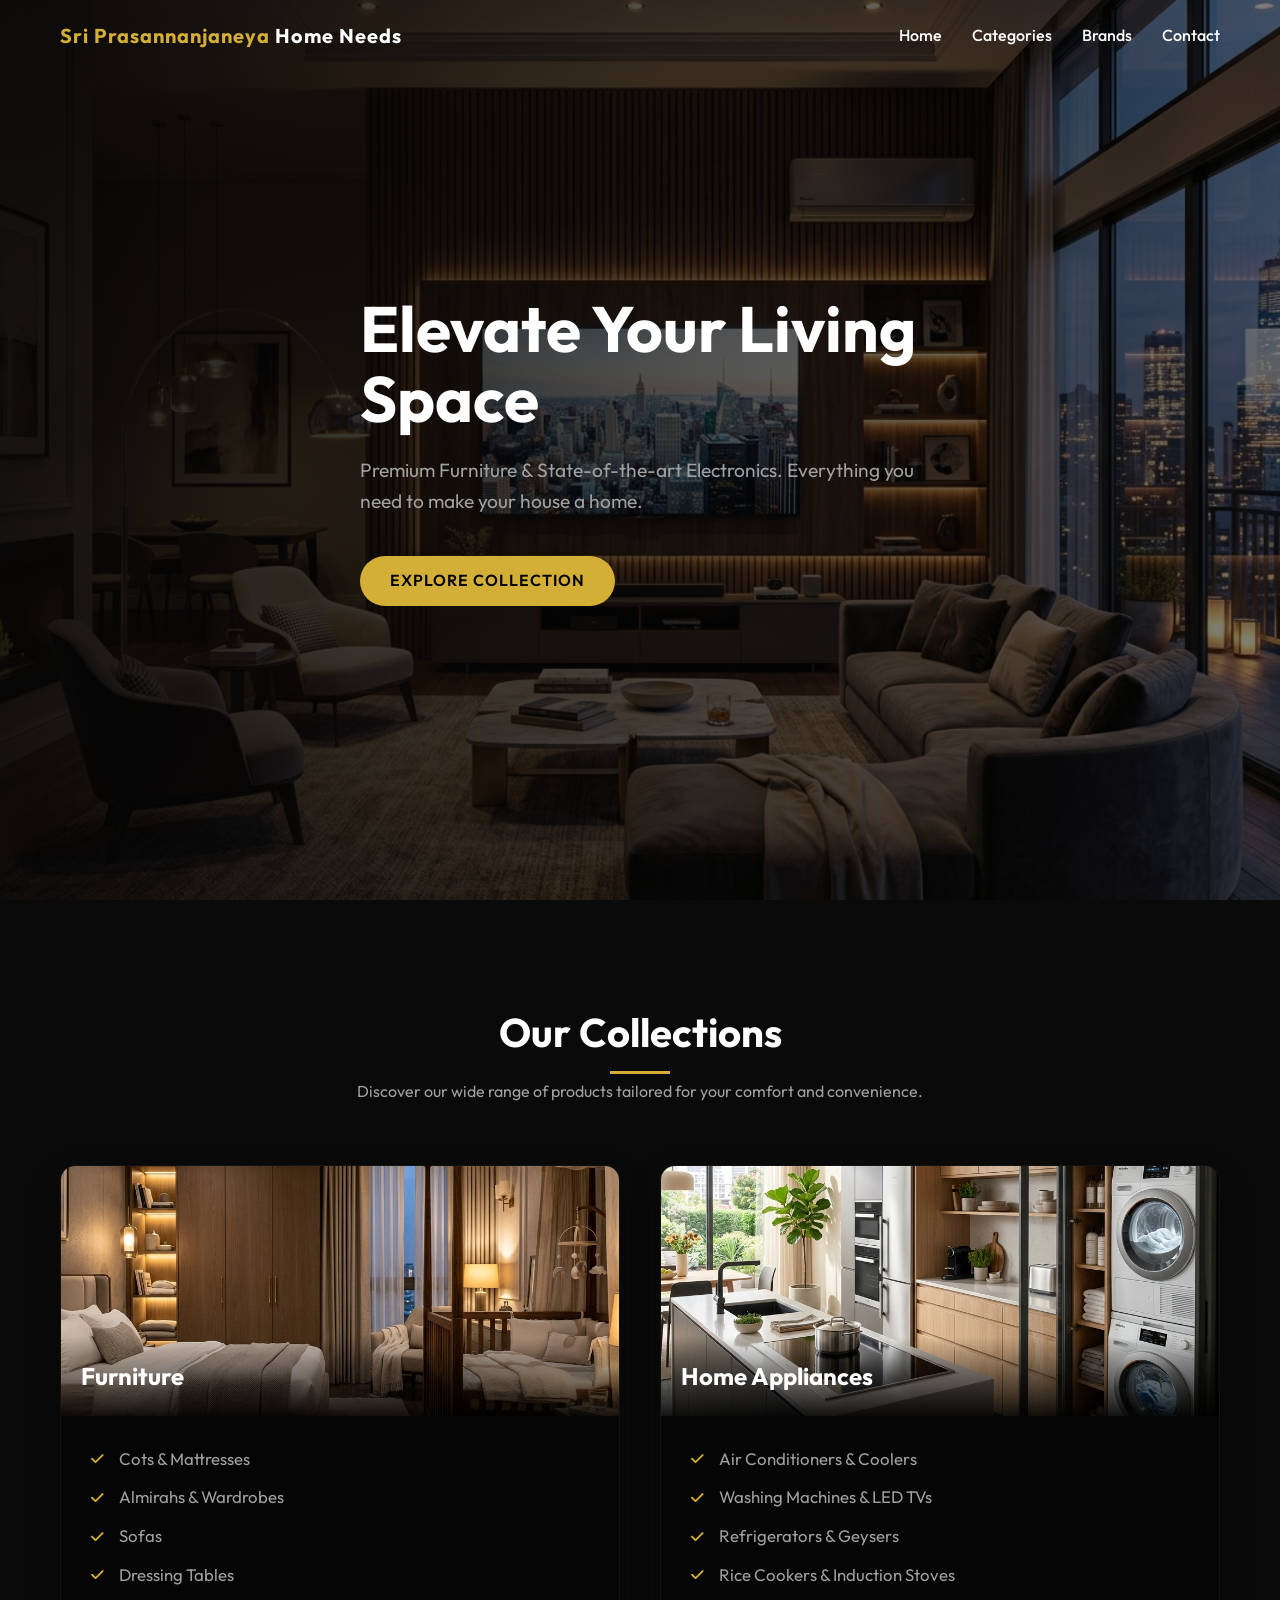
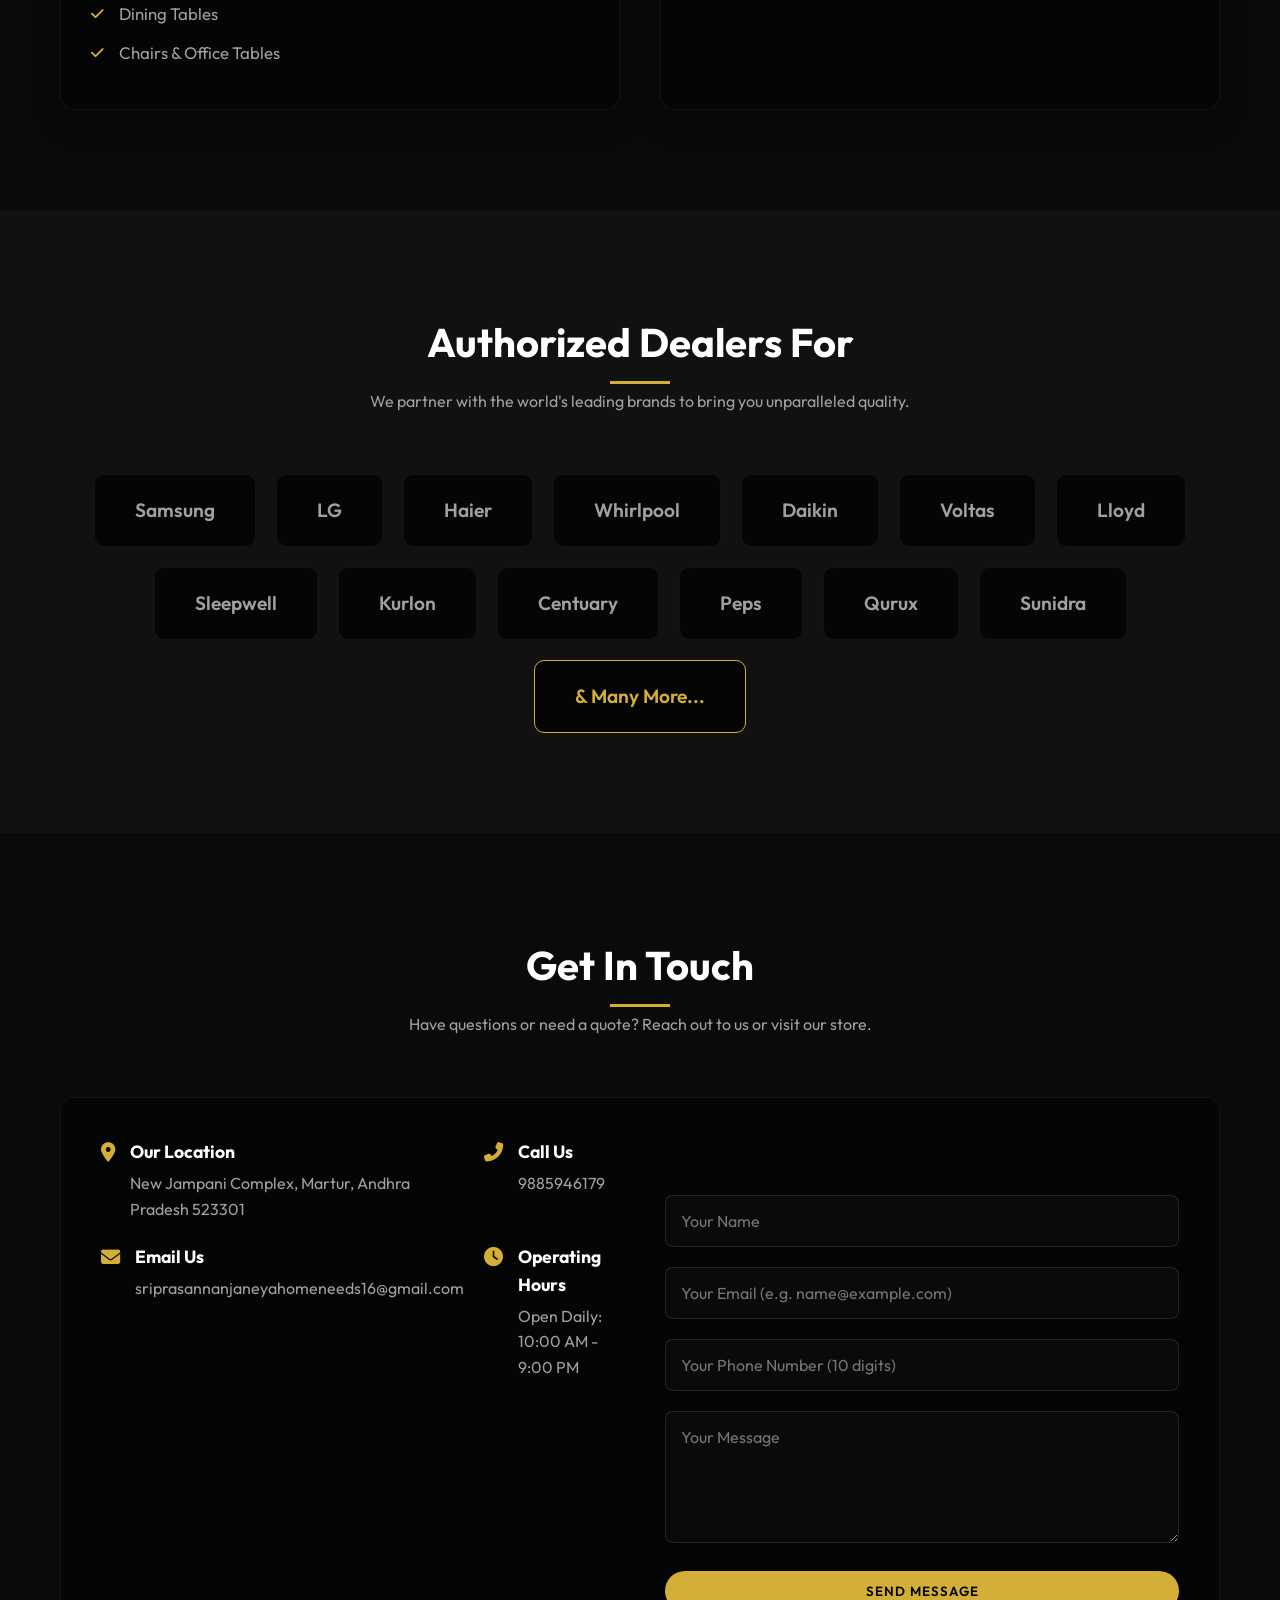
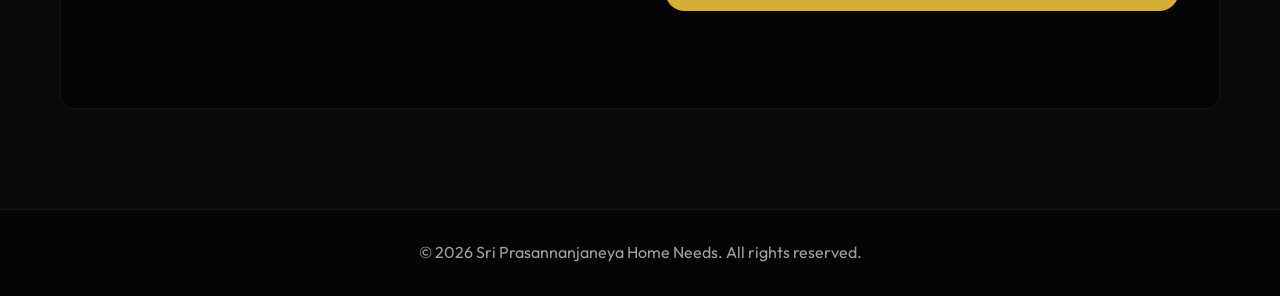
==== index.html @ 60dbbb98 "Final Furniture Catalog Release" ====
<!DOCTYPE html>
<html lang="en">

<head>
    <meta charset="UTF-8">
    <meta name="viewport" content="width=device-width, initial-scale=1.0">
    <title>Sri Prasannajaneya Home Needs - Furniture & Electronics</title>
    <meta name="description"
        content="Authorized dealers for premium furniture and home appliances like Samsung, LG, Haier, Daikin. Located in Martur, Andhra Pradesh.">
    <link rel="preconnect" href="https://fonts.googleapis.com">
    <link rel="preconnect" href="https://fonts.gstatic.com" crossorigin>
    <link href="https://fonts.googleapis.com/css2?family=Outfit:wght@300;400;500;600;700&display=swap" rel="stylesheet">
    <link rel="stylesheet" href="css/style.css">
    <link rel="stylesheet" href="https://cdnjs.cloudflare.com/ajax/libs/font-awesome/6.4.0/css/all.min.css">
</head>

<body>
    <!-- Navbar -->
    <nav class="navbar">
        <div class="container nav-container">
            <a href="#" class="logo" style="font-size: 20px;">
                <span class="logo-highlight">Sri Prasannanjaneya</span> Home Needs
            </a>
            <ul class="nav-links">
                <li><a href="#home">Home</a></li>
                <li><a href="#categories">Categories</a></li>
                <li><a href="#brands">Brands</a></li>
                <li><a href="#contact">Contact</a></li>
            </ul>
            <div class="hamburger">
                <i class="fas fa-bars"></i>
            </div>
        </div>
    </nav>

    <!-- Hero Section -->
    <header id="home" class="hero">
        <div class="hero-overlay"></div>
        <div class="container hero-content">
            <h1 class="reveal">Elevate Your Living Space</h1>
            <p class="reveal delay-1">Premium Furniture & State-of-the-art Electronics. Everything you need to make your
                house a home.</p>
            <a href="#categories" class="btn btn-primary reveal delay-2">Explore Collection</a>
        </div>
    </header>

    <!-- Categories Section -->
    <section id="categories" class="section">
        <div class="container">
            <div class="section-title reveal">
                <h2>Our Collections</h2>
                <p>Discover our wide range of products tailored for your comfort and convenience.</p>
            </div>

            <div class="grid">
                <!-- Furniture Category -->
                <a href="furniture.html" class="card reveal"
                    style="text-decoration: none; display: block; color: inherit;">
                    <div class="card-img">
                        <img src="images/furniture.png" alt="Premium Furniture">
                        <div class="card-overlay">
                            <h3>Furniture</h3>
                        </div>
                    </div>
                    <div class="card-body">
                        <ul class="product-list">
                            <li><i class="fas fa-check"></i> Cots & Mattresses</li>
                            <li><i class="fas fa-check"></i> Almirahs & Wardrobes</li>
                            <li><i class="fas fa-check"></i> Sofas</li>
                            <li><i class="fas fa-check"></i> Dressing Tables</li>
                            <li><i class="fas fa-check"></i> Dining Tables</li>
                            <li><i class="fas fa-check"></i> Chairs & Office Tables</li>
                        </ul>
                    </div>
                </a>

                <!-- Electronics Category -->
                <a href="electronics.html" class="card reveal delay-1"
                    style="text-decoration: none; display: block; color: inherit;">
                    <div class="card-img">
                        <img src="images/electronics.png" alt="Home Appliances">
                        <div class="card-overlay">
                            <h3>Home Appliances</h3>
                        </div>
                    </div>
                    <div class="card-body">
                        <ul class="product-list">
                            <li><i class="fas fa-check"></i> Air Conditioners & Coolers</li>
                            <li><i class="fas fa-check"></i> Washing Machines & LED TVs</li>
                            <li><i class="fas fa-check"></i> Refrigerators & Geysers</li>
                            <li><i class="fas fa-check"></i> Rice Cookers & Induction Stoves</li>
                        </ul>
                    </div>
                </a>
            </div>
        </div>
    </section>

    <!-- Brands Section -->
    <section id="brands" class="section bg-light">
        <div class="container">
            <div class="section-title reveal">
                <h2>Authorized Dealers For</h2>
                <p>We partner with the world's leading brands to bring you unparalleled quality.</p>
            </div>
            <div class="brands-grid reveal delay-1">
                <div class="brand-item">Samsung</div>
                <div class="brand-item">LG</div>
                <div class="brand-item">Haier</div>
                <div class="brand-item">Whirlpool</div>
                <div class="brand-item">Daikin</div>
                <div class="brand-item">Voltas</div>
                <div class="brand-item">Lloyd</div>
                <div class="brand-item">Sleepwell</div>
                <div class="brand-item">Kurlon</div>
                <div class="brand-item">Centuary</div>
                <div class="brand-item">Peps</div>
                <div class="brand-item">Qurux</div>
                <div class="brand-item">Sunidra</div>
                <div class="brand-item" style="color: var(--primary-color); border-color: var(--primary-color);">&amp;
                    Many More...</div>
            </div>
        </div>
    </section>

    <!-- Contact Section -->
    <section id="contact" class="section">
        <div class="container">
            <div class="section-title reveal">
                <h2>Get In Touch</h2>
                <p>Have questions or need a quote? Reach out to us or visit our store.</p>
            </div>

            <div class="contact-wrapper">
                <!-- Map & Info -->
                <div class="contact-info reveal">
                    <div class="info-details">
                        <div class="info-item">
                            <i class="fas fa-map-marker-alt"></i>
                            <div>
                                <h4>Our Location</h4>
                                <p>New Jampani Complex, Martur, Andhra Pradesh 523301</p>
                            </div>
                        </div>
                        <div class="info-item">
                            <i class="fas fa-phone-alt"></i>
                            <div>
                                <h4>Call Us</h4>
                                <p><a href="tel:9885946179">9885946179</a></p>
                            </div>
                        </div>
                        <div class="info-item">
                            <i class="fas fa-envelope"></i>
                            <div>
                                <h4>Email Us</h4>
                                <p><a
                                        href="mailto:sriprasannanjaneyahomeneeds16@gmail.com">sriprasannanjaneyahomeneeds16@gmail.com</a>
                                </p>
                            </div>
                        </div>
                        <div class="info-item">
                            <i class="fas fa-clock"></i>
                            <div>
                                <h4>Operating Hours</h4>
                                <p>Open Daily: 10:00 AM - 9:00 PM</p>
                            </div>
                        </div>
                    </div>
                    <div class="map-container">
                        <iframe
                            src="https://maps.google.com/maps?q=New%20Jampani%20Complex,%20Martur,%20Andhra%20Pradesh%20523301&t=&z=15&ie=UTF8&iwloc=&output=embed"
                            width="100%" height="250" style="border:0; border-radius: 10px;" allowfullscreen=""
                            loading="lazy" referrerpolicy="no-referrer-when-downgrade"></iframe>
                    </div>
                </div>

                <!-- Contact Form -->
                <div class="contact-form reveal delay-1">
                    <!-- Hidden Iframe for bulletproof form submission without page reload -->
                    <script>var submitted = false;</script>
                    <iframe name="hidden_iframe" id="hidden_iframe" style="display:none;" onload="if(submitted) { 
                        document.getElementById('contactForm').style.display = 'none'; 
                        document.getElementById('displaySuccessName').textContent = document.getElementById('contactName').value; 
                        document.getElementById('successMessage').style.display = 'block'; 
                    }"></iframe>

                    <form id="contactForm" action="https://formsubmit.co/sriprasannanjaneyahomeneeds16@gmail.com"
                        method="POST" target="hidden_iframe" onsubmit="
                            submitted = true; 
                            document.getElementById('emailSubject').value = 'New Inquiry from ' + document.getElementById('contactName').value + ' - ' + new Date().toLocaleString();
                            var btn = document.getElementById('submitBtn'); 
                            btn.textContent = 'Sending...'; 
                            btn.disabled = true;
                        ">
                        <input type="hidden" id="emailSubject" name="_subject" value="New Inquiry from Website">
                        <input type="hidden" name="_captcha" value="false">
                        <!-- Auto Response to the user -->
                        <input type="hidden" name="_autoresponse"
                            value="Thank you for contacting Sri Prasannajaneya Home Needs! We have received your inquiry and our team will get back to you shortly.">

                        <div class="form-group">
                            <input type="text" name="name" id="contactName" placeholder="Your Name" required>
                        </div>
                        <div class="form-group">
                            <input type="email" name="email" placeholder="Your Email (e.g. name@example.com)" required>
                        </div>
                        <div class="form-group">
                            <input type="tel" name="phone" placeholder="Your Phone Number (10 digits)"
                                pattern="[0-9]{10}" title="Please enter exactly 10 digits" required>
                        </div>
                        <div class="form-group">
                            <textarea name="message" rows="5" placeholder="Your Message" required></textarea>
                        </div>
                        <button type="submit" id="submitBtn" class="btn btn-primary" style="width: 100%;">Send
                            Message</button>
                    </form>

                    <!-- Custom Success Message -->
                    <div id="successMessage"
                        style="display: none; text-align: center; padding: 40px 20px; background: var(--dark-bg); border: 1px solid var(--primary-color); border-radius: 8px;">
                        <i class="fas fa-check-circle"
                            style="font-size: 3rem; color: var(--primary-color); margin-bottom: 20px;"></i>
                        <h3 style="color: var(--white); font-size: 1.5rem; margin-bottom: 10px;">Thanks <span
                                id="displaySuccessName"></span>!</h3>
                        <p style="color: var(--text-muted);">The form was submitted successfully. We will get back to
                            you shortly.</p>
                        <button onclick="window.location.reload()" class="btn btn-primary"
                            style="margin-top: 20px;">Send Another Message</button>
                    </div>
                </div>
            </div>
        </div>
    </section>

    <!-- Footer -->
    <footer class="footer">
        <div class="container">
            <div class="footer-bottom">
                <p>&copy; <span id="year"></span> Sri Prasannanjaneya Home Needs. All rights reserved.</p>
            </div>
        </div>
    </footer>

    <script src="js/script.js"></script>
</body>

</html>
---- css/style.css ----
:root {
    --primary-color: #d4af37;
    /* Gold accent */
    --primary-hover: #b5952f;
    --dark-bg: #0a0a0a;
    --darker-bg: #050505;
    --light-bg: #111111;
    --text-color: #f4f4f4;
    --text-muted: #a0a0a0;
    --white: #ffffff;
    --transition: all 0.3s ease;
}

* {
    margin: 0;
    padding: 0;
    box-sizing: border-box;
    font-family: 'Outfit', sans-serif;
}

html {
    scroll-behavior: smooth;
}

body {
    background-color: var(--dark-bg);
    color: var(--text-color);
    line-height: 1.6;
    overflow-x: hidden;
}

/* Utilities */
.container {
    max-width: 1200px;
    margin: 0 auto;
    padding: 0 20px;
}

.section {
    padding: 100px 0;
}

.bg-light {
    background-color: var(--light-bg);
}

.btn {
    display: inline-block;
    padding: 12px 30px;
    border-radius: 30px;
    text-decoration: none;
    font-weight: 600;
    text-transform: uppercase;
    letter-spacing: 1px;
    transition: var(--transition);
    cursor: pointer;
    border: none;
}

.btn-primary {
    background-color: var(--primary-color);
    color: var(--darker-bg);
}

.btn-primary:hover {
    background-color: var(--primary-hover);
    transform: translateY(-3px);
    box-shadow: 0 10px 20px rgba(212, 175, 55, 0.2);
}

/* Navbar */
.navbar {
    position: fixed;
    top: 0;
    left: 0;
    width: 100%;
    padding: 20px 0;
    z-index: 1000;
    transition: var(--transition);
}

.navbar.scrolled {
    background: rgba(10, 10, 10, 0.95);
    backdrop-filter: blur(10px);
    padding: 15px 0;
    box-shadow: 0 5px 20px rgba(0, 0, 0, 0.5);
}

.nav-container {
    display: flex;
    justify-content: space-between;
    align-items: center;
}

.logo {
    font-size: 24px;
    font-weight: 700;
    color: var(--white);
    text-decoration: none;
    letter-spacing: 1px;
}

.logo-highlight {
    color: var(--primary-color);
}

.nav-links {
    display: flex;
    list-style: none;
    gap: 30px;
}

.nav-links a {
    color: var(--white);
    text-decoration: none;
    font-weight: 500;
    font-size: 16px;
    transition: var(--transition);
    position: relative;
}

.nav-links a::after {
    content: '';
    position: absolute;
    width: 0;
    height: 2px;
    bottom: -5px;
    left: 0;
    background-color: var(--primary-color);
    transition: var(--transition);
}

.nav-links a:hover::after {
    width: 100%;
}

.hamburger {
    display: none;
    font-size: 24px;
    cursor: pointer;
    color: var(--white);
}

/* Hero Section */
.hero {
    height: 100vh;
    background-image: url('../images/hero.png');
    background-size: cover;
    background-position: center;
    background-attachment: fixed;
    position: relative;
    display: flex;
    align-items: center;
}

.hero-overlay {
    position: absolute;
    top: 0;
    left: 0;
    width: 100%;
    height: 100%;
    background: linear-gradient(to right, rgba(5, 5, 5, 0.9) 0%, rgba(5, 5, 5, 0.5) 100%);
}

.hero-content {
    position: relative;
    z-index: 1;
    max-width: 600px;
}

.hero-content h1 {
    font-size: 4rem;
    font-weight: 700;
    margin-bottom: 20px;
    line-height: 1.1;
    color: var(--white);
}

.hero-content p {
    font-size: 1.2rem;
    color: var(--text-muted);
    margin-bottom: 40px;
}

/* Section Titles */
.section-title {
    text-align: center;
    margin-bottom: 60px;
}

.section-title h2 {
    font-size: 2.5rem;
    color: var(--white);
    margin-bottom: 15px;
    position: relative;
    display: inline-block;
}

.section-title h2::after {
    content: '';
    position: absolute;
    width: 60px;
    height: 3px;
    background-color: var(--primary-color);
    bottom: -10px;
    left: 50%;
    transform: translateX(-50%);
}

.section-title p {
    color: var(--text-muted);
    max-width: 600px;
    margin: 0 auto;
}

/* Categories */
.grid {
    display: grid;
    grid-template-columns: repeat(auto-fit, minmax(350px, 1fr));
    gap: 40px;
}

.card {
    background: var(--darker-bg);
    border-radius: 15px;
    overflow: hidden;
    box-shadow: 0 15px 30px rgba(0, 0, 0, 0.3);
    transition: var(--transition);
    border: 1px solid rgba(255, 255, 255, 0.05);
}

.card:hover {
    transform: translateY(-10px);
    box-shadow: 0 20px 40px rgba(212, 175, 55, 0.1);
    border-color: rgba(212, 175, 55, 0.3);
}

.card-img {
    position: relative;
    height: 250px;
    overflow: hidden;
}

.card-img img {
    width: 100%;
    height: 100%;
    object-fit: cover;
    transition: transform 0.5s ease;
}

.card:hover .card-img img {
    transform: scale(1.1);
}

.card-overlay {
    position: absolute;
    bottom: 0;
    left: 0;
    width: 100%;
    padding: 20px;
    background: linear-gradient(transparent, rgba(0, 0, 0, 0.9));
}

.card-overlay h3 {
    color: var(--white);
    font-size: 1.5rem;
    margin: 0;
}

.card-body {
    padding: 30px;
}

.product-list {
    list-style: none;
}

.product-list li {
    margin-bottom: 12px;
    display: flex;
    align-items: center;
    color: var(--text-muted);
    font-size: 1.05rem;
}

.product-list li i {
    color: var(--primary-color);
    margin-right: 15px;
    font-size: 0.9rem;
}

/* Brands */
.brands-grid {
    display: flex;
    flex-wrap: wrap;
    justify-content: center;
    gap: 20px;
}

.brand-item {
    background: var(--darker-bg);
    padding: 20px 40px;
    border-radius: 10px;
    font-size: 1.2rem;
    font-weight: 600;
    color: var(--text-muted);
    border: 1px solid rgba(255, 255, 255, 0.05);
    transition: var(--transition);
    cursor: default;
}

.brand-item:hover {
    color: var(--white);
    border-color: var(--primary-color);
    box-shadow: 0 0 20px rgba(212, 175, 55, 0.1);
    transform: translateY(-5px);
}

/* Contact Section */
.contact-wrapper {
    display: grid;
    grid-template-columns: 1fr 1fr;
    gap: 50px;
    background: var(--darker-bg);
    padding: 40px;
    border-radius: 15px;
    border: 1px solid rgba(255, 255, 255, 0.05);
}

.info-details {
    display: grid;
    grid-template-columns: 1fr 1fr;
    gap: 20px;
    margin-bottom: 30px;
}

.info-item {
    display: flex;
    align-items: flex-start;
    color: var(--text-muted);
}

.info-item i {
    color: var(--primary-color);
    font-size: 1.2rem;
    margin-top: 5px;
    margin-right: 15px;
}

.info-item h4 {
    color: var(--white);
    margin-bottom: 5px;
    font-size: 1.1rem;
}

.info-item a {
    color: var(--text-muted);
    text-decoration: none;
    transition: var(--transition);
}

.info-item a:hover {
    color: var(--primary-color);
}

.map-container {
    width: 100%;
    border-radius: 10px;
    overflow: hidden;
}

/* Contact Form */
.contact-form {
    display: flex;
    flex-direction: column;
    justify-content: center;
}

.form-group {
    margin-bottom: 20px;
}

.form-group input,
.form-group textarea {
    width: 100%;
    padding: 15px;
    background: var(--dark-bg);
    border: 1px solid rgba(255, 255, 255, 0.1);
    border-radius: 8px;
    color: var(--white);
    font-size: 1rem;
    font-family: inherit;
    transition: var(--transition);
}

.form-group input:focus,
.form-group textarea:focus {
    outline: none;
    border-color: var(--primary-color);
    background: #000;
}

/* Footer */
.footer {
    background-color: var(--darker-bg);
    border-top: 1px solid rgba(255, 255, 255, 0.05);
}

.footer-bottom {
    text-align: center;
    padding: 30px 0;
    color: var(--text-muted);
    font-size: 1rem;
}

/* Animations */
.reveal {
    opacity: 0;
    transform: translateY(30px);
    transition: all 0.8s ease;
}

.reveal.active {
    opacity: 1;
    transform: translateY(0);
}

.delay-1 {
    transition-delay: 0.2s;
}

.delay-2 {
    transition-delay: 0.4s;
}

/* Responsive Design */
@media (max-width: 768px) {
    .nav-links {
        position: fixed;
        top: 0;
        right: -100%;
        height: 100vh;
        width: 250px;
        background: var(--darker-bg);
        flex-direction: column;
        padding: 80px 40px;
        transition: right 0.4s ease;
        box-shadow: -5px 0 20px rgba(0, 0, 0, 0.5);
    }

    .nav-links.active {
        right: 0;
    }

    .hamburger {
        display: block;
        z-index: 1001;
    }

    .hero-content h1 {
        font-size: 2.2rem;
    }

    .section {
        padding: 60px 0;
    }

    .section-title h2 {
        font-size: 2rem;
    }

    .grid {
        grid-template-columns: 1fr;
        gap: 25px;
    }

    .contact-wrapper {
        grid-template-columns: 1fr;
        gap: 30px;
        padding: 20px;
    }

    .info-details {
        grid-template-columns: 1fr;
    }
}

/* Product Specific Styles */
.product-badges {
    display: flex;
    flex-wrap: wrap;
    gap: 8px;
    margin-top: 15px;
    justify-content: center;
}

.product-badges span {
    background: rgba(212, 175, 55, 0.1);
    color: var(--primary-color);
    padding: 4px 10px;
    border-radius: 20px;
    font-size: 0.8rem;
    font-weight: 500;
    border: 1px solid rgba(212, 175, 55, 0.3);
}

.customization-banner {
    background: linear-gradient(135deg, var(--darker-bg) 0%, rgba(212, 175, 55, 0.1) 100%);
    border-left: 4px solid var(--primary-color);
    padding: 20px;
    margin-top: 40px;
    border-radius: 8px;
    text-align: center;
    box-shadow: 0 5px 15px rgba(0, 0, 0, 0.2);
}

.customization-banner h3 {
    color: var(--primary-color);
    margin-bottom: 5px;
}
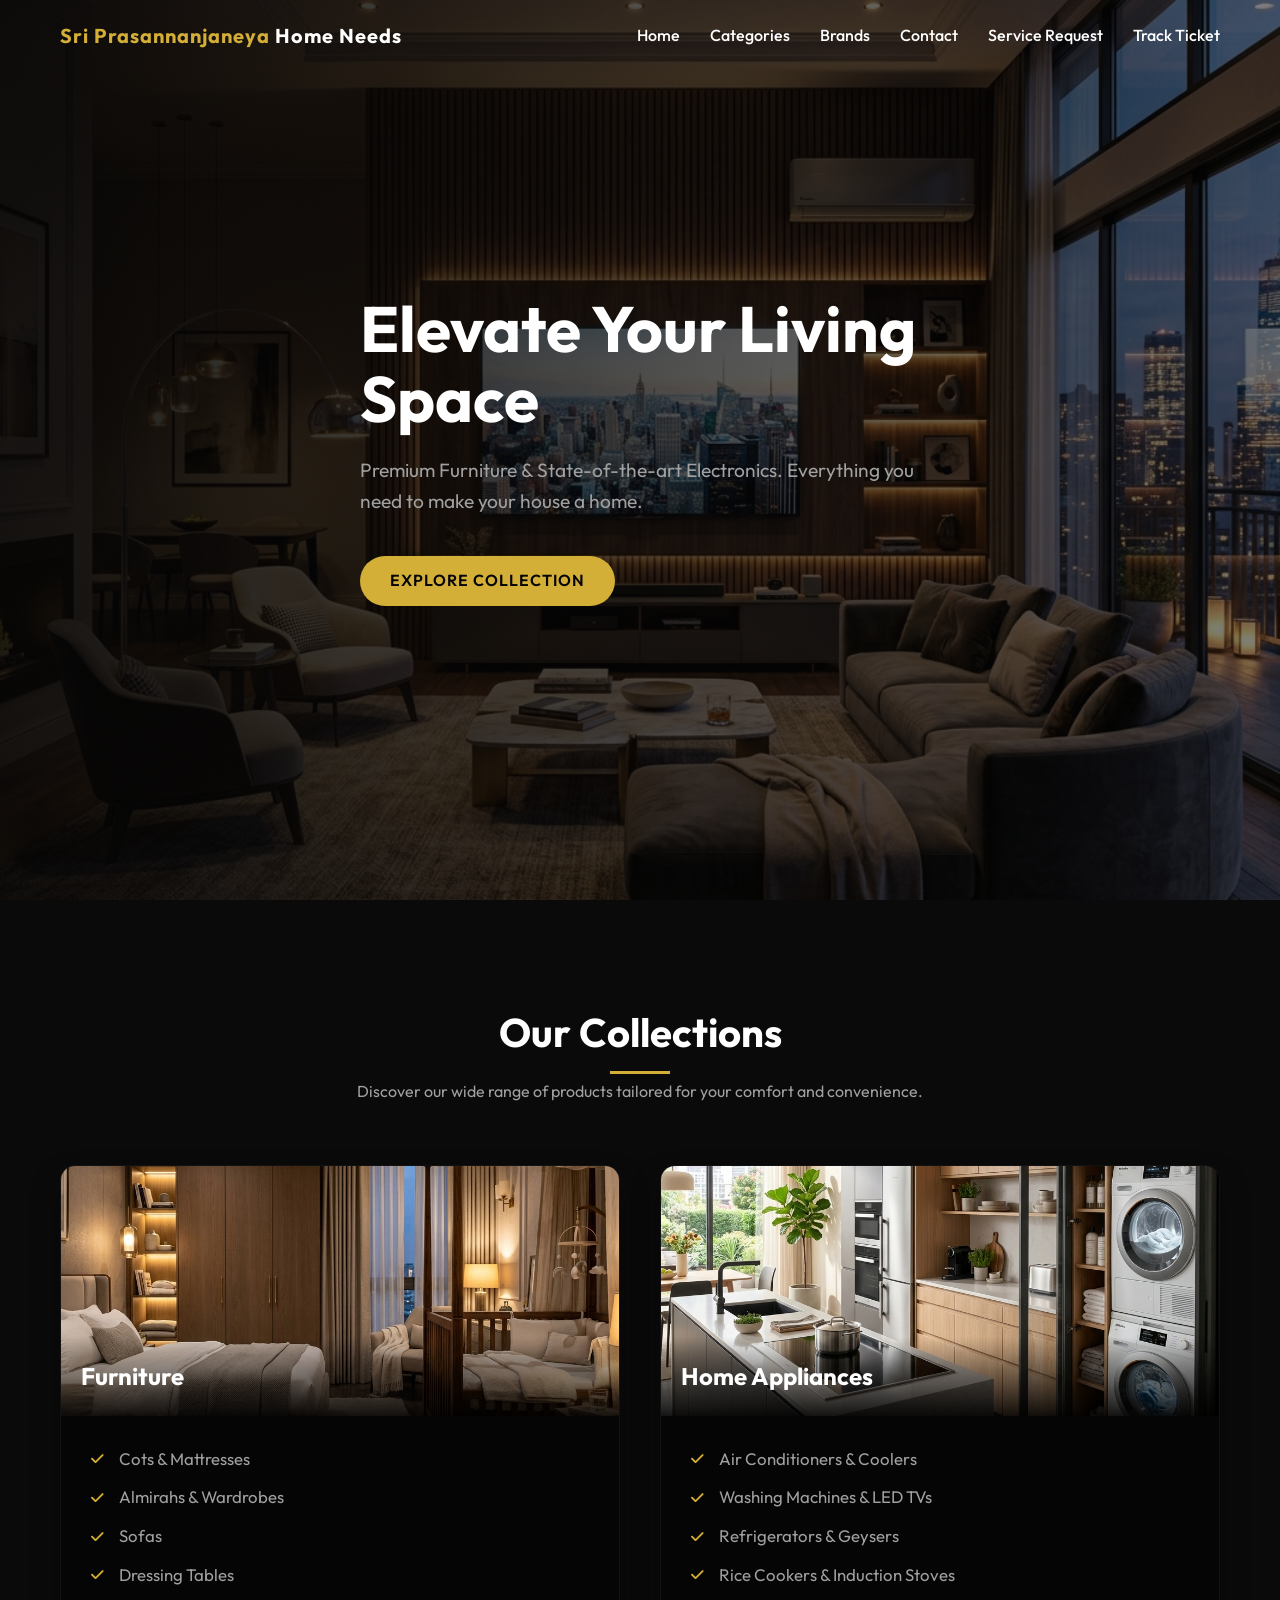
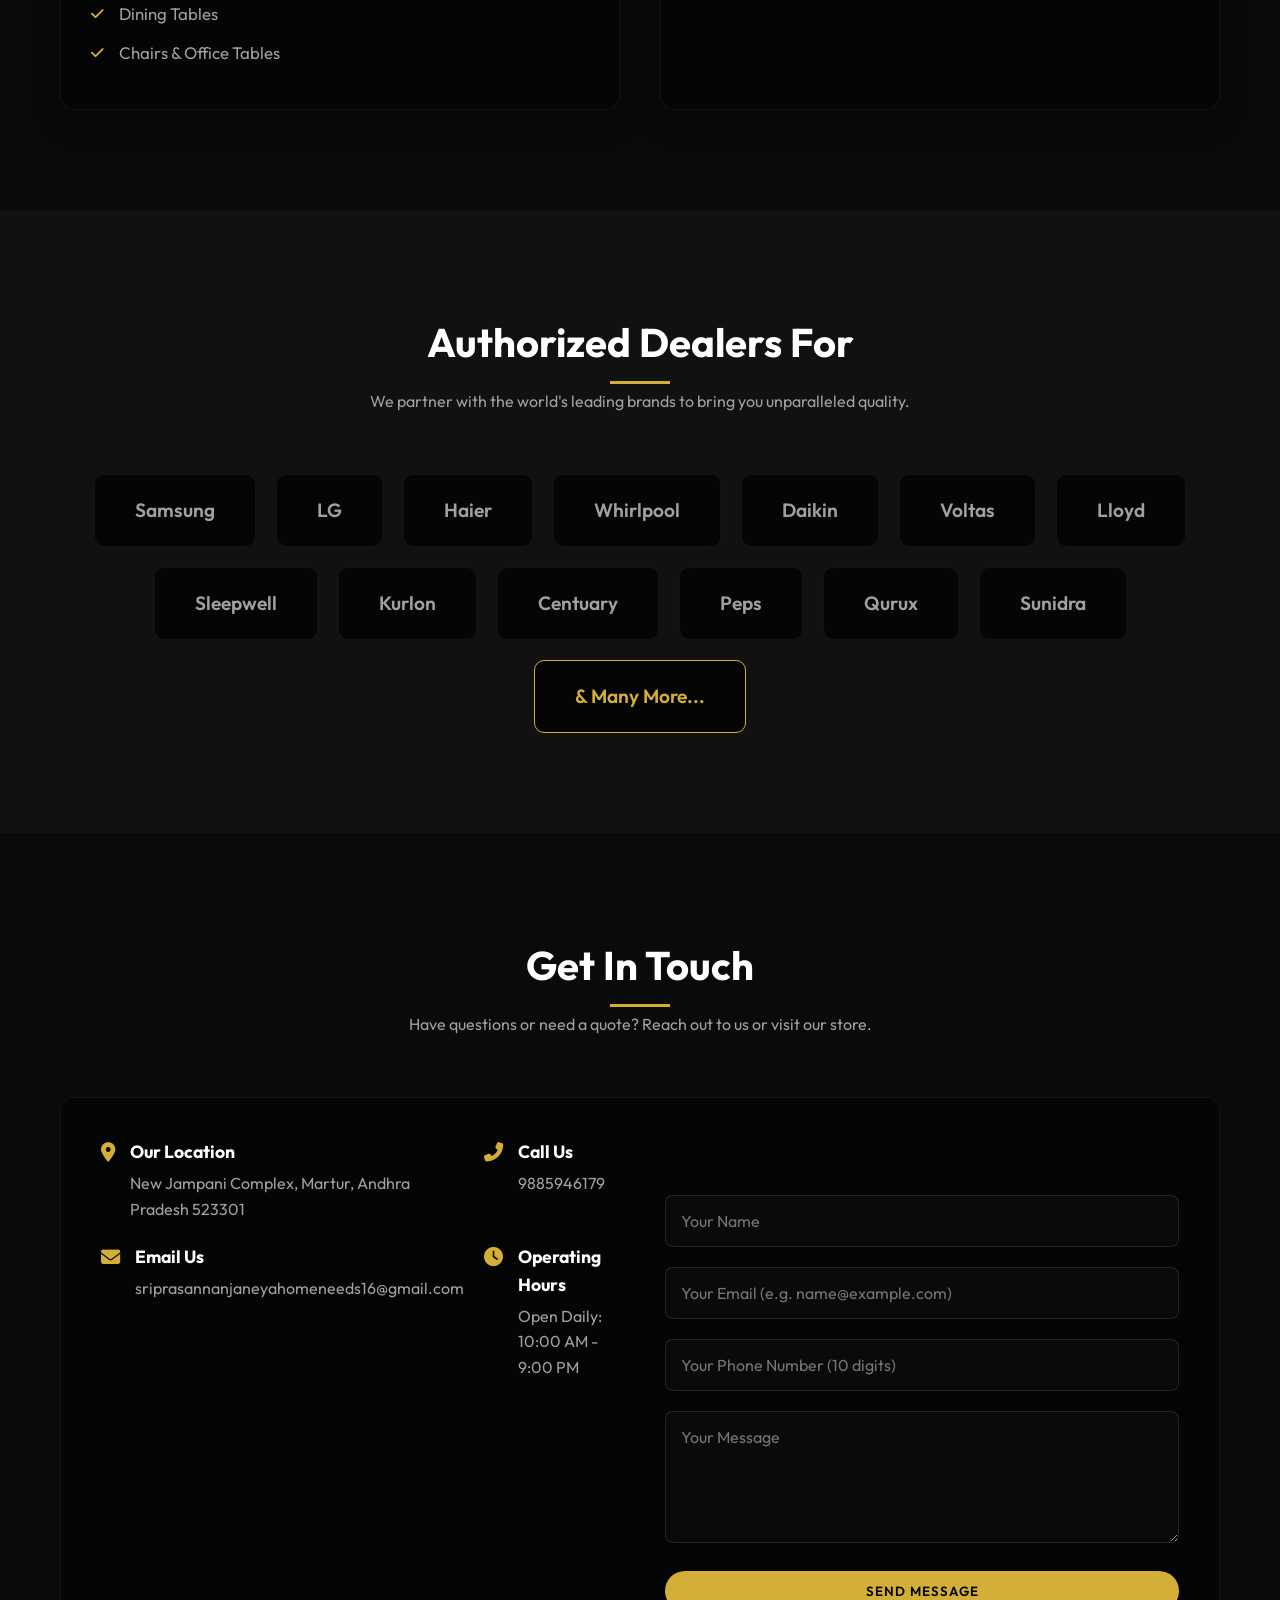
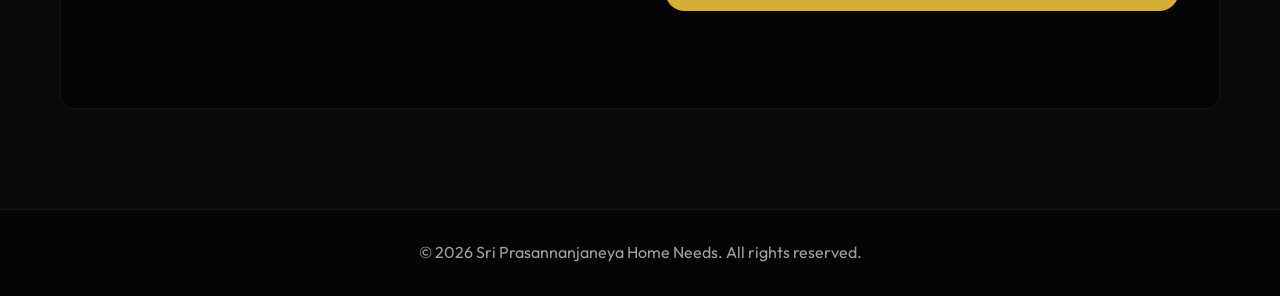
==== commit befb7d8a: "feat: implement service request form, ticket tracking, and admin dashboard with dynamic options" ====
--- a/index.html
+++ b/index.html
@@ -26,6 +26,8 @@
                 <li><a href="#categories">Categories</a></li>
                 <li><a href="#brands">Brands</a></li>
                 <li><a href="#contact">Contact</a></li>
+                <li><a href="service-request.html">Service Request</a></li>
+                <li><a href="track-ticket.html">Track Ticket</a></li>
             </ul>
             <div class="hamburger">
                 <i class="fas fa-bars"></i>
